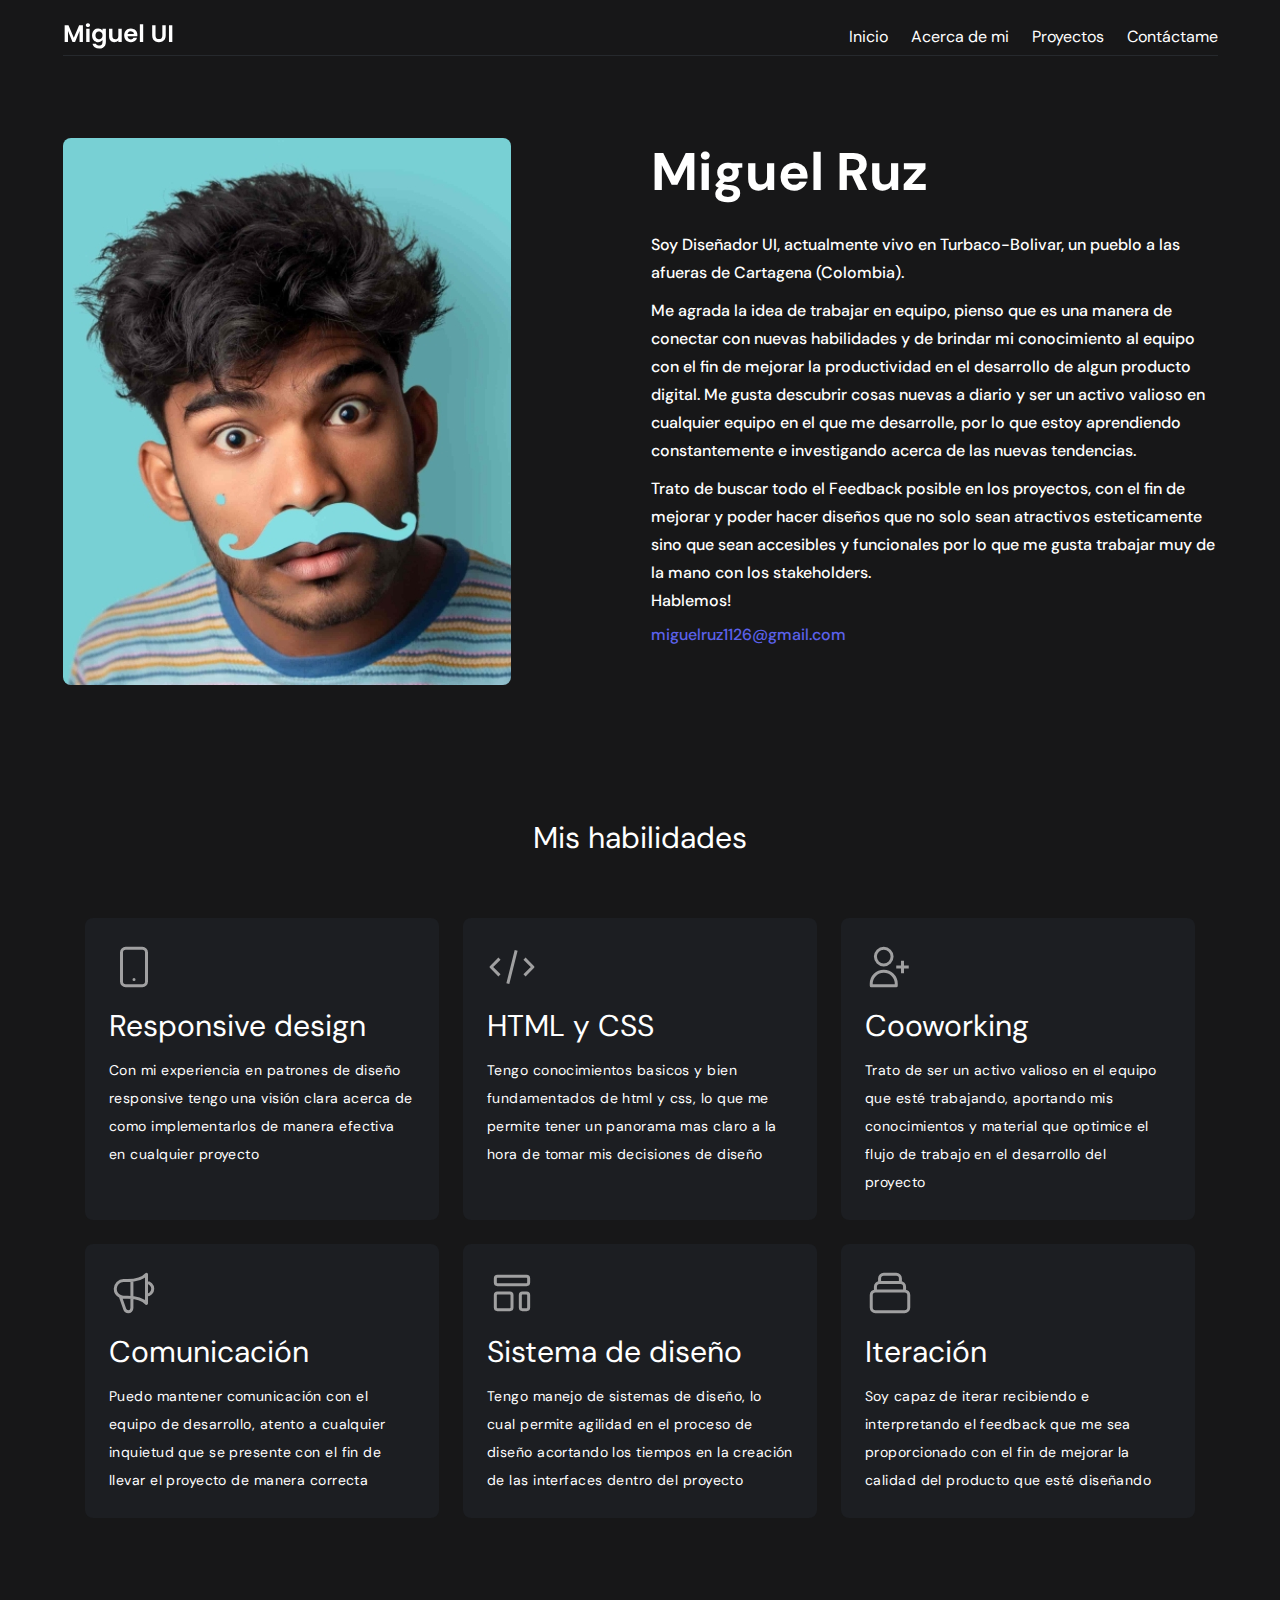
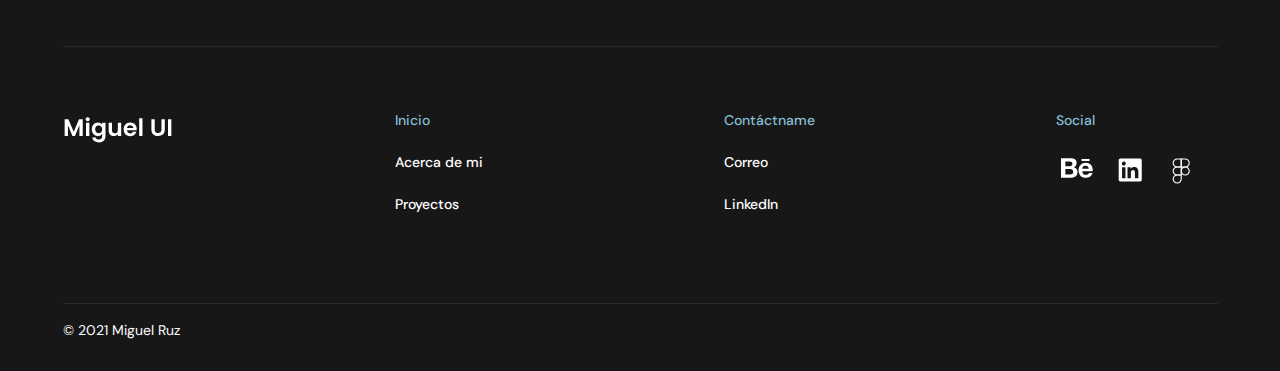
==== acerca.html @ b41b10bc "rename file" ====
<!DOCTYPE html>
<html lang="en">

<head>
    <meta charset="UTF-8">
    <meta name="viewport" content="width=device-width, initial-scale=1.0">
    <title>Acerca</title>
    <link rel="stylesheet" href="styles/styles.css">
</head>

<body>

    <header class="header">
        <div class="container">
            <div class="header__inner">
                <div class="header__logo">
                    <img class="header__logo-icon" src="images/icons/Logo.svg" width="112" height="32" loading="lazy"
                        alt="miguel ui">
                </div>
                <nav class="header__nav hidden-mobile">
                    <ul class="header__list">
                        <li class="header__link"><a href="index.html">Inicio</a></li>
                        <li class="header__link"><a href="acerca.html">Acerca de mi</a></li>
                        <li class="header__link"><a href="#!">Proyectos</a></li>
                        <li class="header__link"><a href="#!">Contáctame</a></li>
                    </ul>
                </nav>

                <nav class="header__nav__mobile" id="mobileNav">
                    <ul class="header__mobile__list">
                        <li class="header__mobile__link"><a href="index.html"></a>Inicio</li>
                        <li class="header__mobile__link"><a href="acera.html"></a>Acerca de mi</li>
                        <li class="header__mobile__link"><a href="#!"></a>Proyectos</li>
                        <li class="header__mobile__link"><a href="#!"></a>Contáctame</li>
                    </ul>
                </nav>

                <div class="header__menu visible-mobile">
                    <button class="header__nav__btn-menu" id="modalBtn"></button>
                </div>
            </div>
        </div>
    </header>

    <main>

        <div class="acerca">
            <div class="container">
                <div class="acerca__inner">
                    <div class="acerca__left">
                        <img class="acerca__avatar" src="images/acera/avatar/1.jpeg" width="448" height="547" alt="miguel">
                    </div>
                    <div class="acerca__right">
                        <h1 class="acerca__tittle">Miguel Ruz</h1>
                        <div class="acerca__info">
                            <p class="acerca__text">Soy Diseñador UI, actualmente vivo en Turbaco-Bolivar, un pueblo a las
                                afueras de Cartagena (Colombia). <br>
                            </p>
                            <p class="acerca__text">Me agrada la idea de trabajar en equipo, pienso que es una manera de
                                conectar con nuevas habilidades y de brindar mi conocimiento al equipo con el fin de mejorar
                                la productividad en el desarrollo de algun producto digital. Me gusta descubrir cosas nuevas
                                a diario y ser un activo valioso en cualquier equipo en el que me desarrolle, por lo que
                                estoy aprendiendo constantemente e investigando acerca de las nuevas tendencias.
                            </p>
                            <p class="acerca__text">Trato de buscar todo el Feedback posible en los proyectos, con el fin de
                                mejorar y poder hacer diseños que no solo sean atractivos esteticamente sino que sean
                                accesibles y funcionales por lo que me gusta trabajar muy de la mano con los stakeholders. <br>
                                Hablemos!
                            </p>
                        </div>
                        <a class="acerca__mail" href="mailto:miguelruz1126@gmail.com">miguelruz1126@gmail.com</a>
                    </div>
                </div>
            </div>
        </div>

        <div class="skills">
            <div class="container">
                <div class="skills__inner">
                    <h3 class="skills__tittle">Mis habilidades</h3>
                    <div class="skills__items">
                        <div class="skills__item item">
                            <img class="item__icon" src="images/icons/skills-item/1.svg" alt="mobile">
                            <h3 class="item__tittle">Responsive design</h3>
                            <p class="item__text">Con mi experiencia en patrones de diseño responsive tengo una visión clara acerca de como implementarlos de manera efectiva en cualquier proyecto</p>
                        </div>

                        <div class="skills__item item">
                            <img class="item__icon" src="images/icons/skills-item/2.svg" alt="mobile">
                            <h3 class="item__tittle">HTML y CSS</h3>
                            <p class="item__text">Tengo conocimientos basicos y bien fundamentados de html y css, lo que me permite tener un panorama mas claro a la hora de tomar mis decisiones de diseño</p>
                        </div>

                        <div class="skills__item item">
                            <img class="item__icon" src="images/icons/skills-item/3.svg" alt="mobile">
                            <h3 class="item__tittle">Cooworking</h3>
                            <p class="item__text">Trato de ser un activo valioso en el equipo que esté trabajando, aportando mis conocimientos y material que optimice el flujo de trabajo en el desarrollo del proyecto </p>
                        </div>

                        <div class="skills__item item">
                            <img class="item__icon" src="images/icons/skills-item/4.svg" alt="mobile">
                            <h3 class="item__tittle">Comunicación</h3>
                            <p class="item__text">Puedo mantener comunicación  con el equipo de desarrollo, atento a cualquier inquietud que se presente con el fin de llevar el proyecto de manera correcta </p>
                        </div>

                        <div class="skills__item item">
                            <img class="item__icon" src="images/icons/skills-item/5.svg" alt="mobile">
                            <h3 class="item__tittle">Sistema de diseño</h3>
                            <p class="item__text">Tengo manejo de sistemas de diseño, lo cual permite agilidad en el proceso de diseño acortando los tiempos en la creación de las interfaces dentro del proyecto</p>
                        </div>

                        <div class="skills__item item">
                            <img class="item__icon" src="images/icons/skills-item/6.svg" alt="mobile">
                            <h3 class="item__tittle">Iteración</h3>
                            <p class="item__text">Soy capaz de iterar recibiendo e interpretando el feedback que me sea proporcionado con el fin de mejorar la calidad del producto que esté diseñando</p>
                        </div>
                    </div>
                </div>
            </div>
        </div>
    </main>

    <footer class="footer">
        <div class="footer__inner container">
            <div class="footer__first">
                <div class="footer__firs-logo">
                    <img class="footer__logo" src="images/icons/Logo.svg" width="111" height="32" alt="Miguel">
                </div>
                <div class="footer__incio">
                    <ul class="footer__list">
                        <li class="footer__link footer__list-accent">Inicio</li>
                        <li class="footer__link"><a href="#!">Acerca de mi</a></li>
                        <li class="footer__link"><a href="#!">Proyectos</a></li>
                    </ul>
                </div>
                <div class="contactname">
                    <ul class="footer__list">
                        <li class="footer__link footer__list-accent">Contáctname</li>
                        <li class="footer__link"><a href="#!">Correo</a></li>
                        <li class="footer__link"><a href="#!">LinkedIn</a></li>
                    </ul>
                </div>
                <div class="social">
                    <ul class="footer__list">
                        <li class="footer__link footer__list-accent">Social</li>
                    </ul>
                    <div class="footer__link-socials">
                        <a href="#!" class="footer__socials">
                            <img class="footer__socials-item" src="images/icons/Logo_Behance.svg" alt="Behance"></a>
                        <a href="#!" class="footer__socials">
                            <img class="footer__socials-item" src="images/icons/Logo_Linkendl.svg" alt="Linkendl"></a>
                        <a href="#!" class=" footer__socials">
                            <img class="footer__socials-item" src="images/icons/Logo_Figma.svg" alt="Figma"></a>
                    </div>
                </div>
            </div>
            <div class="footer__two">
                <p>&copy 2021 Miguel Ruz </p>
            </div>
        </div>
    </footer>

    <script type="module" src="JS/app.js"></script>
</body>

</html>
---- styles/styles.css ----
html, body, div, span, applet, object, iframe,
h1, h2, h3, h4, h5, h6, p, blockquote, pre,
a, abbr, acronym, address, big, cite, code,
del, dfn, em, img, ins, kbd, q, s, samp,
small, strike, strong, sub, sup, tt, var,
b, u, i, center,
dl, dt, dd, ol, ul, li,
fieldset, form, label, legend,
table, caption, tbody, tfoot, thead, tr, th, td,
article, aside, canvas, details, embed,
figure, figcaption, footer, header, hgroup,
menu, nav, output, ruby, section, summary,
time, mark, audio, video {
  margin: 0;
  padding: 0;
  border: 0;
  font-size: 100%;
  font: inherit;
  vertical-align: baseline;
}

/* HTML5 display-role reset for older browsers */
article, aside, details, figcaption, figure,
footer, header, hgroup, menu, nav, section {
  display: block;
}

body {
  line-height: 1;
}

ol, ul {
  list-style: none;
}

blockquote, q {
  quotes: none;
}

blockquote:before, blockquote:after,
q:before, q:after {
  content: "";
  content: none;
}

table {
  border-collapse: collapse;
  border-spacing: 0;
}

*,
*::before,
*::after {
  box-sizing: border-box;
}

@font-face {
  font-family: "DM Sans";
  src: url("../fonts/DMSans-Medium.woff2") format("woff2");
  font-weight: 400;
  font-style: normal;
  font-display: swap;
}
@font-face {
  font-family: "DM Sans";
  src: url("../fonts/DMSans-Regular.woff2") format("woff2");
  font-weight: 500;
  font-style: normal;
  font-display: swap;
}
@font-face {
  font-family: "DM Sans";
  src: url("../fonts/DMSans-Bold.woff2") format("woff2");
  font-weight: 700;
  font-style: normal;
  font-display: swap;
}
:root {
  --primario-color: #5C62EC;
  --white-color: #FFFFFF;
  --hover-color: #5C62EC;
  --acento-color: #85BFD1;
  --gris-color: #A0A0A1;
  --rellenos-color: #1C1E22;
  --bordes-color: #26292D;
  --fondo-color: #171718;
  --border-radius: 8px;
  --border-radius-small: 5px;
  --ff: "DM Sans", "sans-serif";
  --container-width: 1155px;
  --container-padding-x: 16px;
  --section-padding-y: 128px;
  --nav-padding-y: 18px;
  --section-padding-top: 0px;
  --transition-duration: 0.2s;
  --border: 1px solid var(--bordes-color);
}

html, body {
  min-height: 100vh;
  display: flex;
  flex-direction: column;
}

.footer {
  margin-top: auto;
}

.container {
  max-width: calc(var(--container-width) + var(--container-padding-x) * 2);
  margin-inline: auto;
  padding-inline: var(--container-padding-x);
}

.visually-hidden {
  position: absolute !important;
  width: 1px !important;
  height: 1px !important;
  margin: -1px !important;
  border: 0 !important;
  padding: 0 !important;
  white-space: nowrap !important;
  -webkit-clip-path: inset(100%) !important;
          clip-path: inset(100%) !important;
  clip: rect(0 0 0 0) !important;
  overflow: hidden !important;
}

@media (max-width: 767px) {
  .hidden-mobile {
    display: none !important;
  }
}

@media (min-width: 768px) {
  .visible-mobile {
    display: none !important;
  }
}

body {
  scroll-behavior: smooth;
  font-family: var(--ff);
  font-weight: 400;
  font-size: 16px;
  line-height: 1.28;
  color: var(--white-color);
  background-color: var(--fondo-color);
}

body, html {
  overflow-x: hidden;
}

a,
button,
input,
textarea,
svg * {
  transition-duration: var(--transition-duration);
}

a {
  text-decoration: none;
  color: inherit;
}

h1 {
  font-size: clamp(34px, 4.1666666667vw, 60px);
  font-weight: 700;
}

h2 {
  font-size: clamp(26px, 3.3333333333vw, 48px);
  font-weight: 500;
}

h3 {
  font-size: clamp(19px, 2.3611111111vw, 34px);
  font-weight: 500;
}

h4 {
  font-size: clamp(14px, 1.6666666667vw, 24px);
  font-weight: 400;
}

h5 {
  font-size: clamp(12px, 1.3888888889vw, 20px);
  font-weight: 500;
}

p {
  font-size: clamp(10px, 1.1111111111vw, 16px);
  font-weight: 500;
}

.header {
  font-size: clamp(16px, 1.1111111111vw, 16px);
  font-weight: 500;
  position: sticky;
  top: 0;
}

.header__inner {
  border-bottom: var(--border);
  margin-block: 18px;
}

.header__inner {
  display: flex;
  justify-content: center;
  align-items: center;
  justify-content: space-between;
}

.header__list {
  display: flex;
  justify-content: center;
  align-items: center;
  gap: 23px;
}

.header__link {
  position: relative;
}

.header__link {
  position: relative;
}

.header__link::before {
  position: absolute;
  content: "";
  bottom: -5px;
  width: 100%;
  height: 3px;
  background-color: var(--primario-color);
  opacity: 0;
  transition: 0.5s;
}

.header__link:hover::before {
  opacity: 1;
}

.header__menu {
  width: 42px;
  aspect-ratio: 1;
  display: inline-flex;
  align-items: center;
  text-align: center;
}

.header__nav__btn-menu {
  padding: 0;
  background-color: transparent;
  border: none;
  width: 42px;
  aspect-ratio: 1;
  position: relative;
  width: 16px;
  height: 2px;
  border-radius: 5px;
  background-color: var(--white-color);
}

.header__nav__btn-menu::before {
  position: absolute;
  content: "";
  width: 8px;
  height: 2px;
  border-radius: 5px;
  background-color: var(--white-color);
  top: 4px;
  right: 0;
}

.header__nav__btn-menu::after {
  position: absolute;
  content: "";
  width: 16px;
  height: 2px;
  border-radius: 5px;
  background-color: var(--white-color);
  top: -4px;
  left: 0;
}

.header__nav__mobile {
  transition: ease-in 0.2s;
  display: none;
}
@media (max-width: 767px) {
  .header__nav__mobile {
    display: none;
    position: absolute;
    z-index: 100;
    height: 100vh;
    width: 100vw;
    top: 100%;
    background-color: var(--fondo-color);
  }
}

.header__mobile__link {
  font-size: clamp(16px, 2.2222222222vw, 32px);
  margin-bottom: 25px;
}

.main__inner {
  display: flex;
  justify-content: center;
  align-items: center;
  align-items: center;
  flex-direction: column;
  text-align: center;
  padding: 128px 0 306px 0;
}
@media (max-width: 767px) {
  .main__inner {
    padding-bottom: 128px;
  }
}
.main__tittle {
  line-height: 71px;
}
.main__tittle span {
  color: var(--primario-color);
}
@media (max-width: 1023px) {
  .main__tittle {
    line-height: 50px;
  }
}
@media (max-width: 767px) {
  .main__tittle {
    line-height: 40px;
  }
}
.main__text {
  margin: 16px 0 32px 0;
  font-size: clamp(16px, 1.3888888889vw, 20px);
  font-weight: 500;
  line-height: 24px;
}
.main__buttons {
  display: flex;
  justify-content: center;
  align-items: center;
  gap: 24px;
}
@media (max-width: 767px) {
  .main__buttons {
    flex-direction: column;
  }
}
.main__link {
  font-weight: 500;
  line-height: 16px;
  height: 48px;
  background-color: var(--primario-color);
  padding: 16px 31.5px;
  border-radius: var(--border-radius-small);
}
.main__button-upload {
  padding: 0;
  background-color: transparent;
  border: none;
  display: flex;
  justify-content: center;
  align-items: center;
  color: var(--white-color);
  font-weight: 500;
  line-height: 16px;
  width: 169px;
  height: 48px;
  background-color: inherit;
  border: var(--border);
  border-color: var(--white-color);
  padding: 16px 20px;
  border-radius: var(--border-radius-small);
}
@media (hover: hover) {
  .main__button-upload:hover {
    background-color: var(--primario-color);
    border-color: var(--primario-color);
  }
}
@media (hover: none) {
  .main__button-upload:active {
    background-color: var(--primario-color);
    border-color: var(--primario-color);
  }
}
.main__button-svg {
  margin-right: 8px;
}

.about__inner {
  display: flex;
  justify-content: center;
  align-items: center;
  justify-content: space-between;
  align-items: flex-start;
  border: var(--border);
  border-radius: var(--border-radius);
  background-color: var(--rellenos-color);
  padding: 24px;
  width: 967px;
  height: auto;
  position: relative;
  margin: 0 auto;
  gap: 32px;
}
@media (max-width: 1023px) {
  .about__inner {
    flex-direction: column;
    width: 690px;
  }
}
@media (max-width: 767px) {
  .about__inner {
    width: 100%;
  }
}
.about__photo-me {
  border-radius: var(--border-radius);
}
@media (max-width: 767px) {
  .about__photo-me {
    max-width: 100%;
    height: auto;
    vertical-align: top;
  }
}
.about__tittle {
  margin-bottom: 32px;
  font-size: clamp(24px, 3.3333333333vw, 48px);
  line-height: 57px;
}
@media (max-width: 1023px) {
  .about__tittle {
    line-height: 32px;
    margin-bottom: 16px;
  }
}
.about__text {
  margin-bottom: 7px;
  font-size: clamp(16px, 1.1111111111vw, 16px);
  line-height: 28px;
}
.about__link {
  display: inline-flex;
  align-items: center;
  border: var(--border);
  border-color: var(--white-color);
  border-radius: var(--border-radius);
  padding: 16px 20px;
  background-color: inherit;
  margin-top: 24px;
}
@media (hover: hover) {
  .about__link:hover {
    background-color: var(--primario-color);
    border-color: var(--primario-color);
  }
}
@media (hover: none) {
  .about__link:active {
    background-color: var(--primario-color);
    border-color: var(--primario-color);
  }
}
.about__arrow-right {
  margin-left: 12px;
}

.projects__inner {
  padding: 128px 0;
}
@media (max-width: 767px) {
  .projects__inner {
    padding: 64px 0;
  }
}
.projects__tittle {
  line-height: 40px;
  margin-bottom: 64px;
}
@media (max-width: 1280px) {
  .projects__tittle {
    text-align: center;
  }
}
@media (max-width: 767px) {
  .projects__tittle {
    text-align: left;
    margin-bottom: 32px;
  }
}
.projects__items {
  display: grid;
  gap: 24px;
}
@media (max-width: 767px) {
  .projects__items {
    gap: 20px;
  }
}
.projects__image {
  border-radius: var(--border-radius);
  max-width: 1155px;
}
@media (max-width: 1280px) {
  .projects__image {
    display: block;
    margin-inline: auto;
    max-width: 1000px;
  }
}
@media (max-width: 1023px) {
  .projects__image {
    max-width: 747px;
  }
}
@media (max-width: 767px) {
  .projects__image {
    width: 100%;
  }
}
.projects__link {
  max-width: 218px;
  margin-inline: auto;
  margin-top: 32px;
}
.projects__link-arrow {
  margin-left: 10px;
}
@media (max-width: 767px) {
  .projects__link {
    max-width: 100%;
  }
}
.projects__link-tittle {
  background-color: var(--primario-color);
  padding: 16px 20px;
  border-radius: var(--border-radius);
  display: flex;
  align-items: center;
  justify-content: center;
}

.footer__inner {
  display: flex;
  flex-direction: column;
  font-family: var(--ff);
  font-size: clamp(14px, 0.9722222222vw, 14px);
  font-weight: 400;
}
.footer__first {
  display: flex;
  justify-content: center;
  align-items: center;
  justify-content: space-between;
  align-items: flex-start;
  border-top: var(--border);
  padding-block: 65px;
}
@media (max-width: 767px) {
  .footer__first {
    flex-direction: column;
    display: flex;
    justify-content: center;
    align-items: center;
    text-align: center;
  }
}
.footer__two {
  border-top: var(--border);
  margin-bottom: 32px;
  padding-top: 17px;
}
@media (max-width: 767px) {
  .footer__two {
    text-align: center;
  }
}
.footer__list-accent {
  color: var(--acento-color);
}
.footer__link {
  padding-bottom: 24px;
}
.footer__link-socials {
  display: flex;
  gap: 16px;
}
.footer__incio,
.footer .contactname,
.footer .social {
  margin-inline: 20px;
}
@media (max-width: 767px) {
  .footer__incio,
  .footer .contactname,
  .footer .social {
    margin-top: 32px;
  }
}
.footer svg path {
  fill: var(--acento-color);
}

.acerca__inner {
  display: flex;
  justify-content: space-between;
  gap: 140px;
  padding-top: 64px;
  padding-bottom: 128px;
}
@media (max-width: 950px) {
  .acerca__inner {
    flex-direction: column;
    align-items: center;
    gap: 64px;
    padding-bottom: 64px;
  }
}
@media (max-width: 950px) {
  .acerca__right {
    width: 448px;
  }
}
@media (max-width: 767px) {
  .acerca__right {
    width: 100%;
  }
}
.acerca__avatar {
  border-radius: 8px;
}
@media (max-width: 950px) {
  .acerca__avatar {
    width: 100%;
    height: auto;
  }
}
.acerca__tittle {
  margin-bottom: 24px;
}
.acerca__info {
  display: inline-flex;
  flex-direction: column;
  gap: 10px;
}
.acerca__text {
  font-size: clamp(16px, 1.1111111111vw, 16px);
  line-height: 28px;
  font-weight: 400;
}
.acerca__mail {
  display: inline-block;
  margin-top: 10px;
  color: var(--primario-color);
  font-size: clamp(16px, 1.1111111111vw, 16px);
}

.skills__inner {
  margin-bottom: 128px;
}
@media (max-width: 767px) {
  .skills__inner {
    margin-bottom: 64px;
  }
}
.skills__tittle {
  text-align: center;
  margin-bottom: 60px;
}
@media (max-width: 767px) {
  .skills__tittle {
    margin-bottom: 32px;
  }
}
.skills__items {
  display: flex;
  flex-wrap: wrap;
  justify-content: center;
  gap: 24px;
}
.skills__item {
  background-color: var(--rellenos-color);
  width: 354px;
  height: auto;
  padding: 24px;
  border-radius: var(--border-radius);
}
@media (max-width: 767px) {
  .skills__item {
    width: 100%;
  }
}

.item__icon {
  margin-bottom: 10px;
}
.item__tittle {
  margin-bottom: 10px;
}
.item__text {
  font-size: clamp(14px, 1.1111111111vw, 16px);
  line-height: 28px;
  letter-spacing: 0.44px;
}/*# sourceMappingURL=styles.css.map */
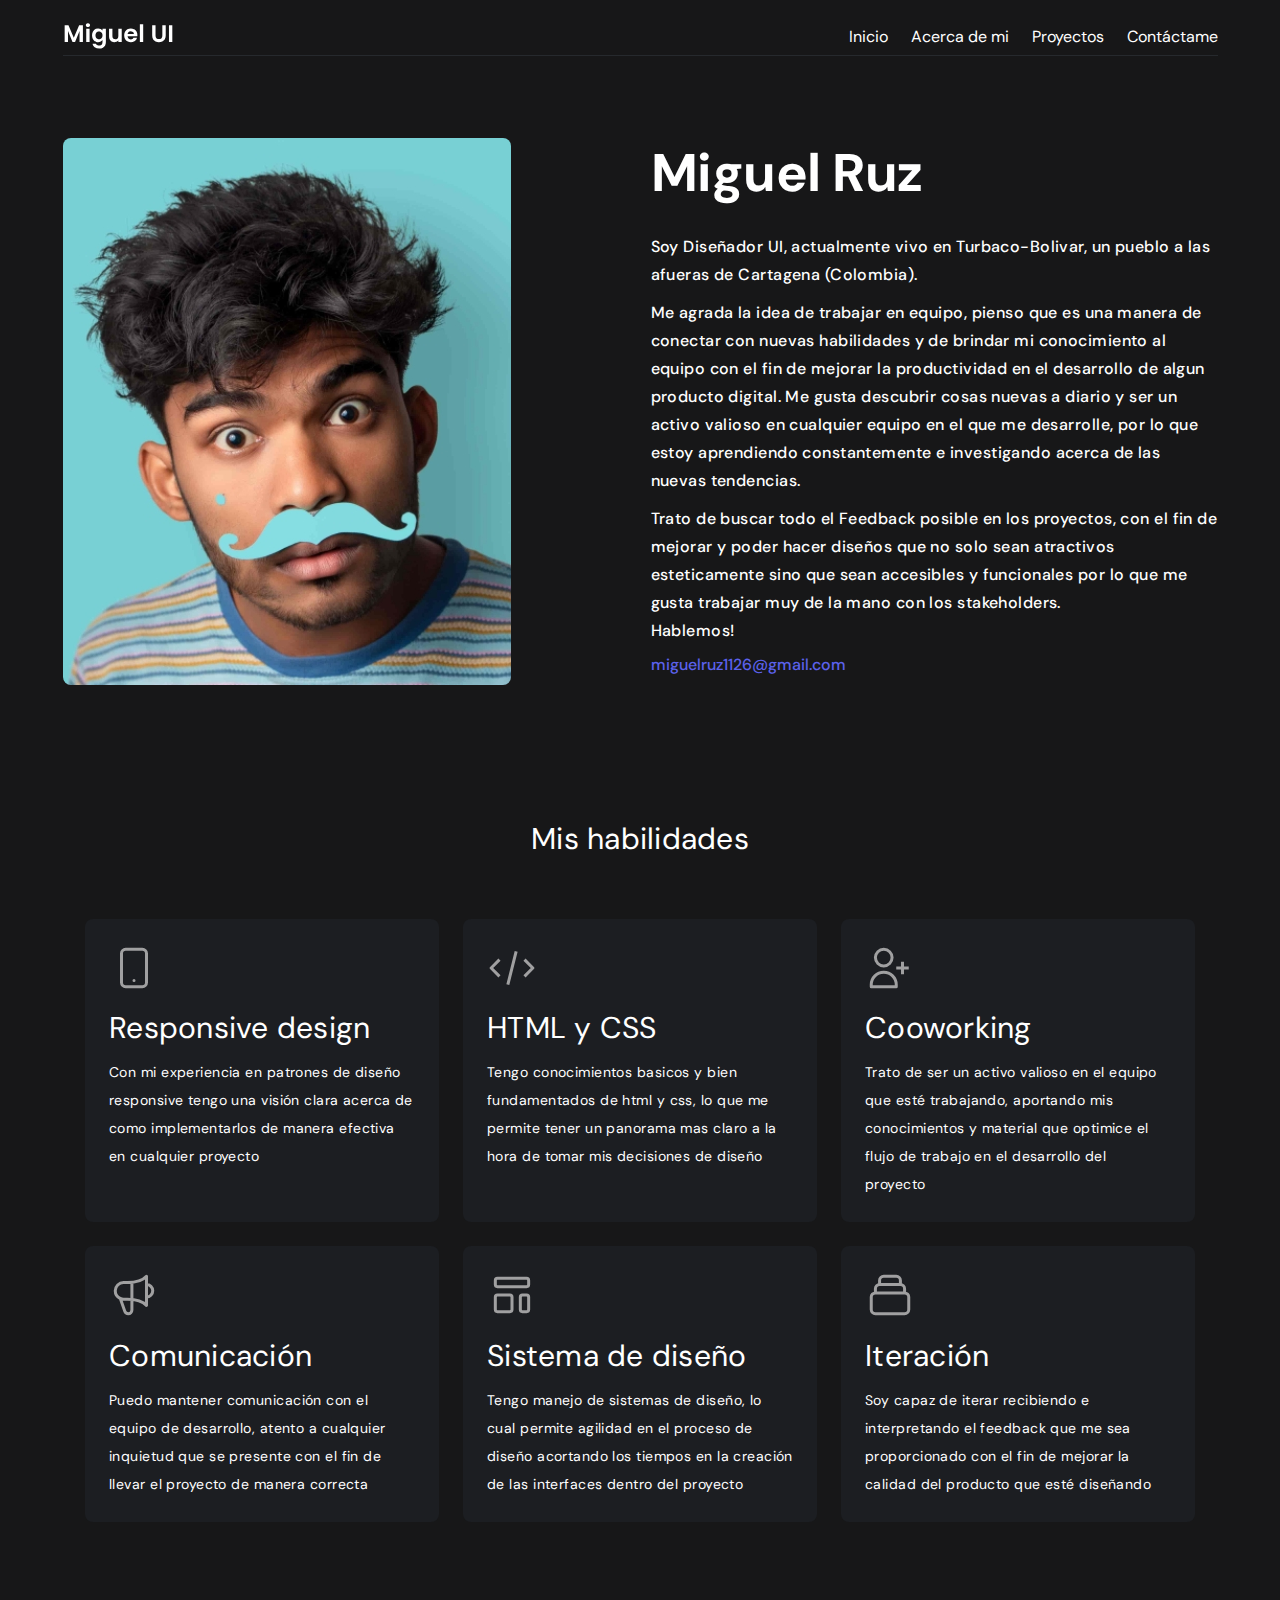
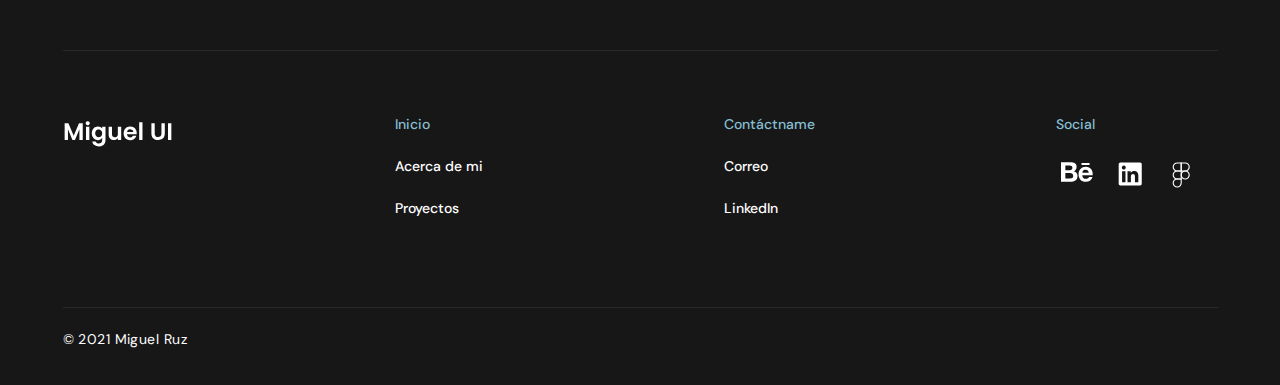
==== commit 278379f9: "added contact page & adaptive" ====
--- a/acerca.html
+++ b/acerca.html
@@ -14,24 +14,24 @@
         <div class="container">
             <div class="header__inner">
                 <div class="header__logo">
-                    <img class="header__logo-icon" src="images/icons/Logo.svg" width="112" height="32" loading="lazy"
-                        alt="miguel ui">
+                    <a class="header__logo-link" href="index.html"> <img class="header__logo-icon" src="images/icons/Logo.svg" width="112" height="32" loading="lazy"
+                        alt="miguel ui"></a>
                 </div>
                 <nav class="header__nav hidden-mobile">
                     <ul class="header__list">
                         <li class="header__link"><a href="index.html">Inicio</a></li>
                         <li class="header__link"><a href="acerca.html">Acerca de mi</a></li>
-                        <li class="header__link"><a href="#!">Proyectos</a></li>
-                        <li class="header__link"><a href="#!">Contáctame</a></li>
+                        <li class="header__link"><a href="projects.html">Proyectos</a></li>
+                        <li class="header__link"><a href="contactame.html">Contáctame</a></li>
                     </ul>
                 </nav>
 
                 <nav class="header__nav__mobile" id="mobileNav">
                     <ul class="header__mobile__list">
-                        <li class="header__mobile__link"><a href="index.html"></a>Inicio</li>
-                        <li class="header__mobile__link"><a href="acera.html"></a>Acerca de mi</li>
-                        <li class="header__mobile__link"><a href="#!"></a>Proyectos</li>
-                        <li class="header__mobile__link"><a href="#!"></a>Contáctame</li>
+                        <li class="header__mobile__link"><a href="index.html">Inicio</a></li>
+                        <li class="header__mobile__link"><a href="acerca.html">Acerca de mi</a></li>
+                        <li class="header__mobile__link"><a href="projects.html">Proyectos</a></li>
+                        <li class="header__mobile__link"><a href="contactame.html">Contáctame</a></li>
                     </ul>
                 </nav>
 
@@ -44,7 +44,7 @@
 
     <main>
 
-        <div class="acerca">
+        <section class="acerca">
             <div class="container">
                 <div class="acerca__inner">
                     <div class="acerca__left">
@@ -72,9 +72,9 @@
                     </div>
                 </div>
             </div>
-        </div>
+        </section>
 
-        <div class="skills">
+        <section class="skills">
             <div class="container">
                 <div class="skills__inner">
                     <h3 class="skills__tittle">Mis habilidades</h3>
@@ -117,20 +117,20 @@
                     </div>
                 </div>
             </div>
-        </div>
+        </section>
     </main>
 
     <footer class="footer">
         <div class="footer__inner container">
             <div class="footer__first">
                 <div class="footer__firs-logo">
-                    <img class="footer__logo" src="images/icons/Logo.svg" width="111" height="32" alt="Miguel">
+                    <a href="index.html"><img class="footer__logo" src="images/icons/Logo.svg" width="111" height="32" alt="Miguel"></a>
                 </div>
                 <div class="footer__incio">
                     <ul class="footer__list">
                         <li class="footer__link footer__list-accent">Inicio</li>
-                        <li class="footer__link"><a href="#!">Acerca de mi</a></li>
-                        <li class="footer__link"><a href="#!">Proyectos</a></li>
+                        <li class="footer__link"><a href="acerca.html">Acerca de mi</a></li>
+                        <li class="footer__link"><a href="projects.html">Proyectos</a></li>
                     </ul>
                 </div>
                 <div class="contactname">
--- a/styles/styles.css
+++ b/styles/styles.css
@@ -168,31 +168,41 @@
 h1 {
   font-size: clamp(34px, 4.1666666667vw, 60px);
   font-weight: 700;
+  letter-spacing: -0.5px;
+  line-height: 71px;
 }
 
 h2 {
   font-size: clamp(26px, 3.3333333333vw, 48px);
   font-weight: 500;
+  line-height: 57px;
 }
 
 h3 {
   font-size: clamp(19px, 2.3611111111vw, 34px);
   font-weight: 500;
+  letter-spacing: 0.25px;
+  line-height: 40px;
 }
 
 h4 {
   font-size: clamp(14px, 1.6666666667vw, 24px);
   font-weight: 400;
+  line-height: 32px;
 }
 
 h5 {
   font-size: clamp(12px, 1.3888888889vw, 20px);
   font-weight: 500;
+  letter-spacing: 0.15px;
+  line-height: 24px;
 }
 
 p {
-  font-size: clamp(10px, 1.1111111111vw, 16px);
+  font-size: clamp(14px, 1.1111111111vw, 16px);
   font-weight: 500;
+  line-height: 28px;
+  letter-spacing: 0.44px;
 }
 
 .header {
@@ -246,7 +256,7 @@
 
 .header__menu {
   width: 42px;
-  aspect-ratio: 1;
+  height: 42px;
   display: inline-flex;
   align-items: center;
   text-align: center;
@@ -257,7 +267,7 @@
   background-color: transparent;
   border: none;
   width: 42px;
-  aspect-ratio: 1;
+  height: 42px;
   position: relative;
   width: 16px;
   height: 2px;
@@ -712,4 +722,245 @@
   font-size: clamp(14px, 1.1111111111vw, 16px);
   line-height: 28px;
   letter-spacing: 0.44px;
+}
+
+.proj__inner {
+  margin: 64px 0 128px 0;
+}
+@media (max-width: 767px) {
+  .proj__inner {
+    margin: 32px 0 64px 0;
+  }
+}
+.proj__text-gray {
+  color: var(--gris-color);
+  letter-spacing: 0.15px;
+}
+.proj__title {
+  letter-spacing: -0.5px;
+  margin: 24px 0 64px 0;
+}
+@media (max-width: 1023px) {
+  .proj__title {
+    margin: 0px 0 32px 0;
+  }
+}
+.proj__item {
+  max-width: 1154px;
+  height: auto;
+  border-radius: var(--border-radius);
+}
+@media (max-width: 1280px) {
+  .proj__item {
+    max-width: 100%;
+  }
+}
+
+.acerca__block__inner {
+  margin-bottom: 64px;
+  width: 1156px;
+}
+@media (max-width: 1280px) {
+  .acerca__block__inner {
+    max-width: 100%;
+  }
+}
+@media (max-width: 767px) {
+  .acerca__block__inner {
+    margin-bottom: 32px;
+  }
+}
+.acerca__block-title {
+  margin-bottom: 16px;
+}
+.acerca__block__text {
+  letter-spacing: 0.44px;
+  line-height: 28px;
+  font-weight: 400;
+  font-size: clamp(16px, 1.1111111111vw, 16px);
+}
+.acerca__block .text-margin {
+  margin-bottom: 10px;
+}
+
+.tipografia__inner {
+  padding: 64px 0 128px 0;
+}
+@media (max-width: 767px) {
+  .tipografia__inner {
+    padding: 24px 0 32px 0;
+  }
+}
+.tipografia__title {
+  margin-bottom: 18px;
+}
+.tipografia__item {
+  border-radius: var(--border-radius);
+  margin-top: 24px;
+}
+@media (max-width: 1280px) {
+  .tipografia__item {
+    max-width: 100%;
+  }
+}
+
+.google-link {
+  color: var(--gris-color);
+  border-bottom: 1px solid var(--gris-color);
+}
+
+.text-margin {
+  margin-bottom: 10px;
+}
+
+.paleta__inner {
+  padding-bottom: 128px;
+}
+@media (max-width: 767px) {
+  .paleta__inner {
+    padding-bottom: 32px;
+  }
+}
+.paleta__title {
+  margin-bottom: 18px;
+  letter-spacing: 0.25px;
+  line-height: 34px;
+}
+.paleta__text {
+  margin-bottom: 24px;
+  letter-spacing: 0.44px;
+  line-height: 28px;
+  font-weight: 400;
+}
+.paleta__items {
+  display: flex;
+  align-items: center;
+  flex-direction: column;
+  gap: 24px;
+}
+.paleta__item-img {
+  border-radius: var(--border-radius);
+  width: 1156px;
+  height: auto;
+}
+@media (max-width: 1280px) {
+  .paleta__item-img {
+    max-width: 100%;
+  }
+}
+
+.botones__inner {
+  padding-bottom: 128px;
+}
+@media (max-width: 767px) {
+  .botones__inner {
+    padding-bottom: 64px;
+  }
+}
+.botones__title {
+  margin-bottom: 18px;
+  letter-spacing: 0.25px;
+  line-height: 40px;
+  font-weight: 500;
+}
+.botones__text {
+  margin-bottom: 24px;
+  letter-spacing: 0.44px;
+  line-height: 28px;
+  font-weight: 400;
+}
+.botones__item {
+  max-width: 1156px;
+  height: auto;
+  border-radius: var(--border-radius);
+}
+@media (max-width: 1280px) {
+  .botones__item {
+    max-width: 100%;
+  }
+}
+
+.contact__inner {
+  padding: 64px 0 128px 0;
+}
+@media (max-width: 767px) {
+  .contact__inner {
+    padding: 32px 0 64px 0;
+  }
+}
+.contact__me {
+  text-align: center;
+  margin-bottom: 44px;
+}
+.contact__title {
+  margin-bottom: 16px;
+}
+.contact__form {
+  display: flex;
+  align-items: flex-start;
+  flex-direction: column;
+  padding: 24px;
+  background-color: var(--bordes-color);
+  border-radius: var(--border-radius);
+  width: 447px;
+  margin: 0 auto;
+}
+@media (max-width: 767px) {
+  .contact__form {
+    width: 100%;
+    height: auto;
+  }
+}
+.contact__form input {
+  margin-bottom: 24px;
+  width: 100%;
+  height: 60px;
+  border-radius: var(--border-radius);
+  background-color: var(--rellenos-color);
+  color: var(--white-color);
+  padding: 16px 20px;
+  border: 1px solid var(--gris-color);
+}
+.contact__form input::-moz-placeholder {
+  font-family: "DM Sans", "sans-serif";
+  color: var(--gris-color);
+}
+.contact__form input::placeholder {
+  font-family: "DM Sans", "sans-serif";
+  color: var(--gris-color);
+}
+.contact__form label {
+  margin-bottom: 8px;
+}
+.contact__form textarea {
+  width: 100%;
+  height: 150px;
+  margin-bottom: 24px;
+  border-radius: var(--border-radius);
+  background-color: var(--rellenos-color);
+  border: 1px solid var(--gris-color);
+  padding: 16px 20px;
+  color: var(--white-color);
+  resize: none;
+}
+.contact__form textarea::-moz-placeholder {
+  font-family: "DM Sans", "sans-serif";
+  color: var(--gris-color);
+}
+.contact__form textarea::placeholder {
+  font-family: "DM Sans", "sans-serif";
+  color: var(--gris-color);
+}
+.contact__form input[type=submit] {
+  background-color: var(--primario-color);
+  border-color: var(--primario-color);
+  height: 45px;
+}
+.contact__form input[type=submit] ::-moz-placeholder {
+  font-family: "DM Sans", "sans-serif";
+  color: var(--gris-color);
+}
+.contact__form input[type=submit] ::placeholder {
+  font-family: "DM Sans", "sans-serif";
+  color: var(--gris-color);
 }/*# sourceMappingURL=styles.css.map */